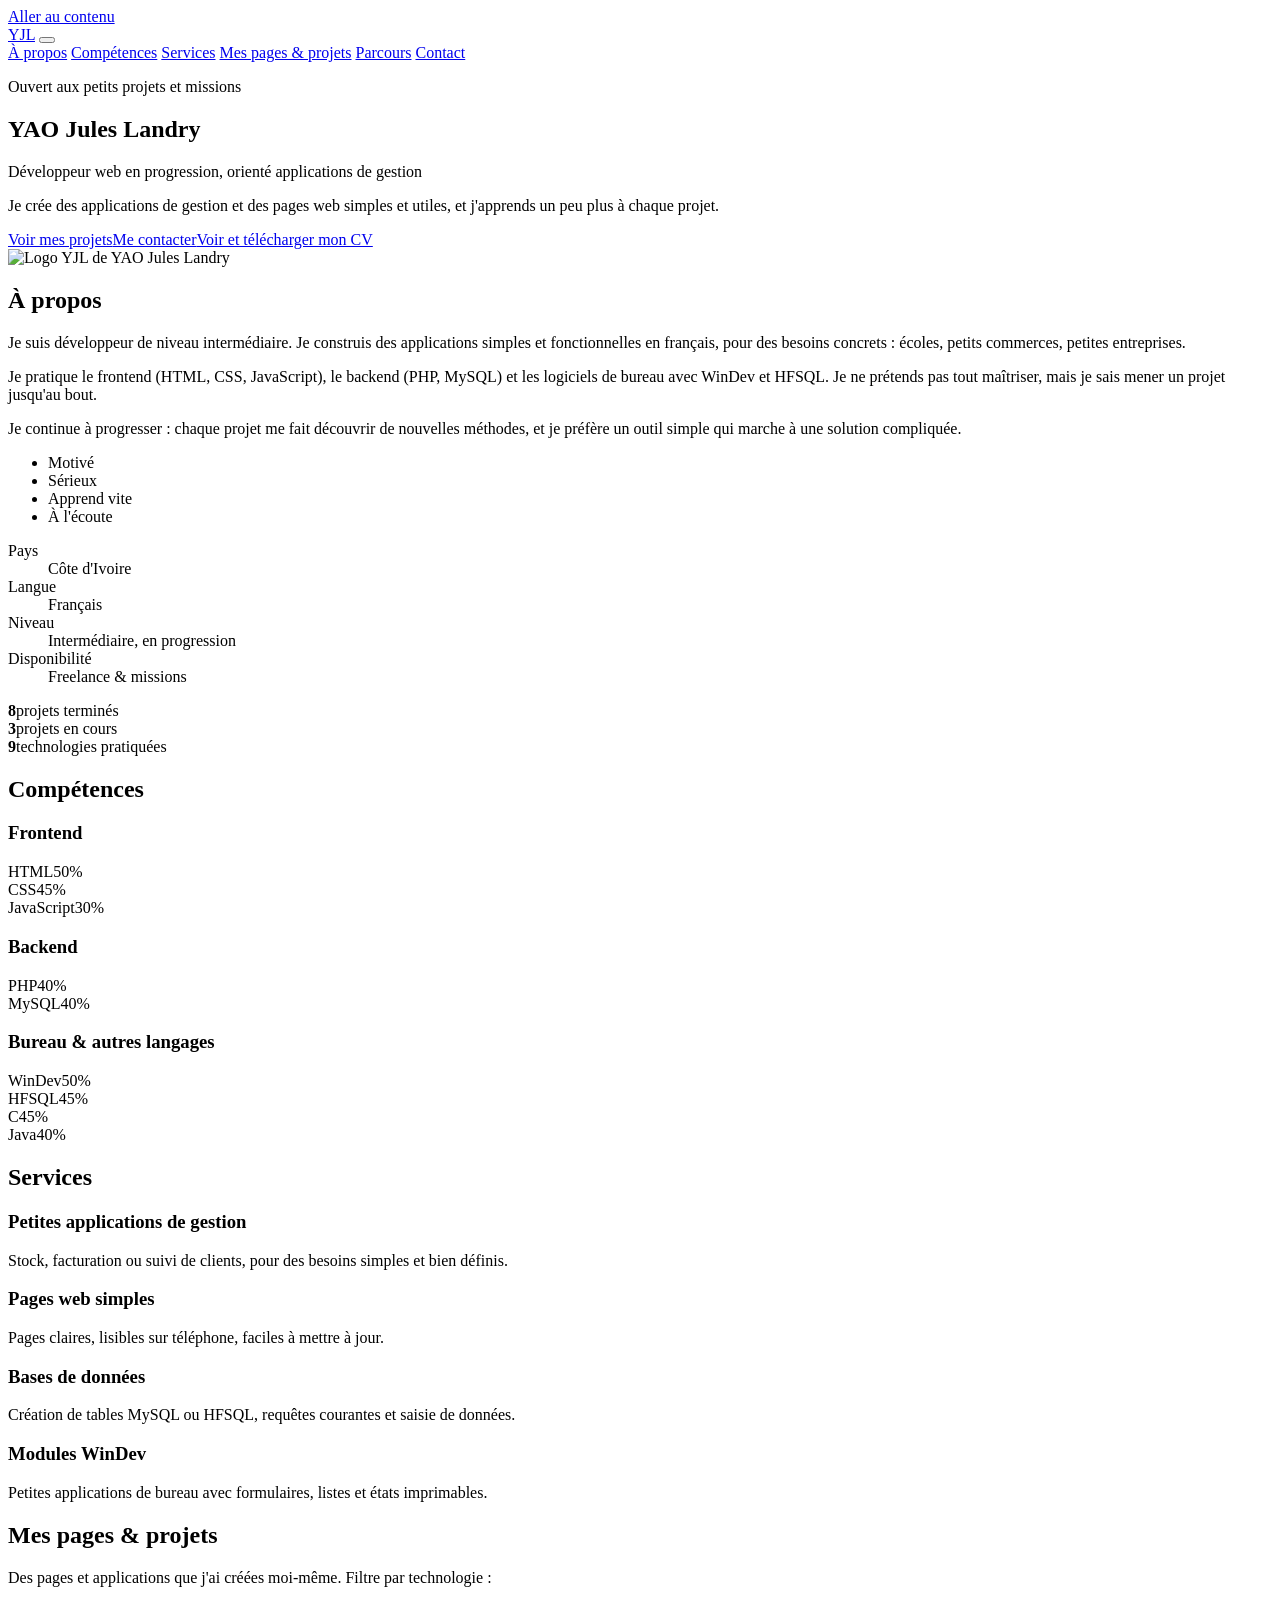
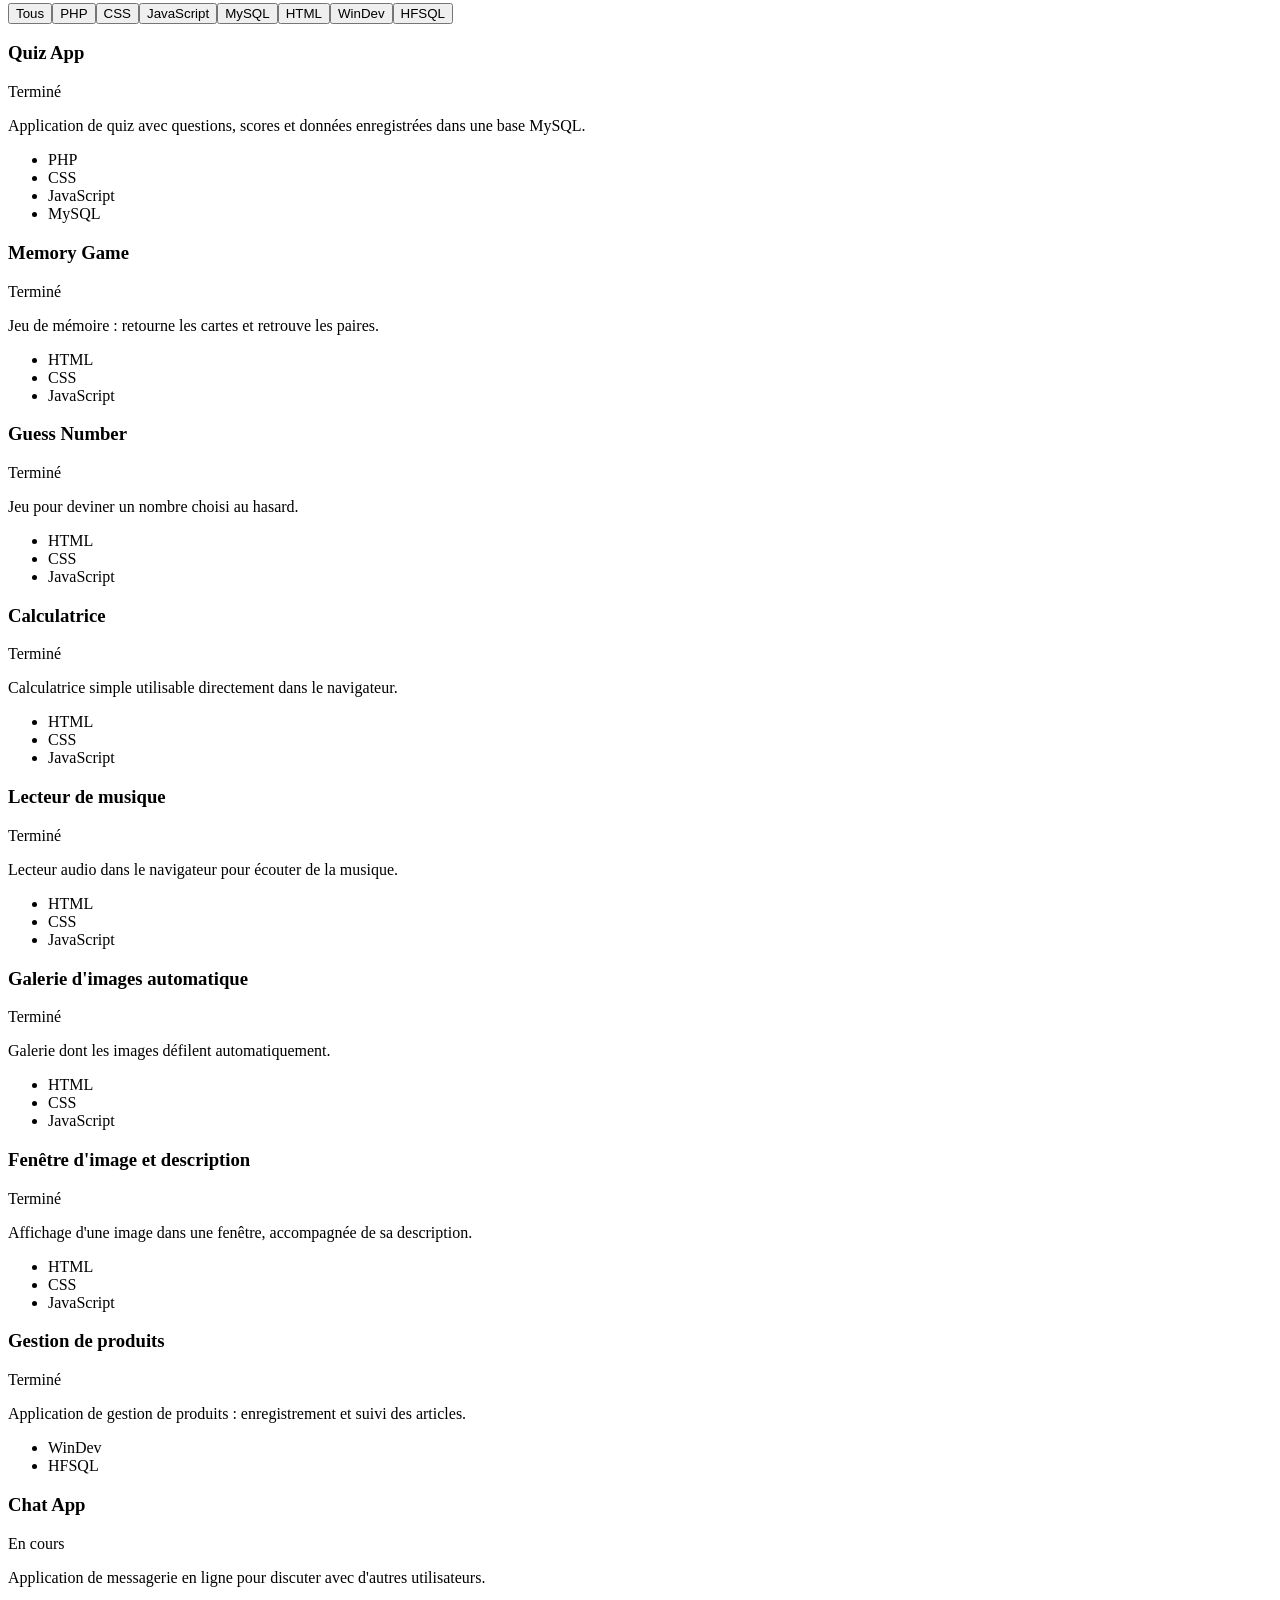
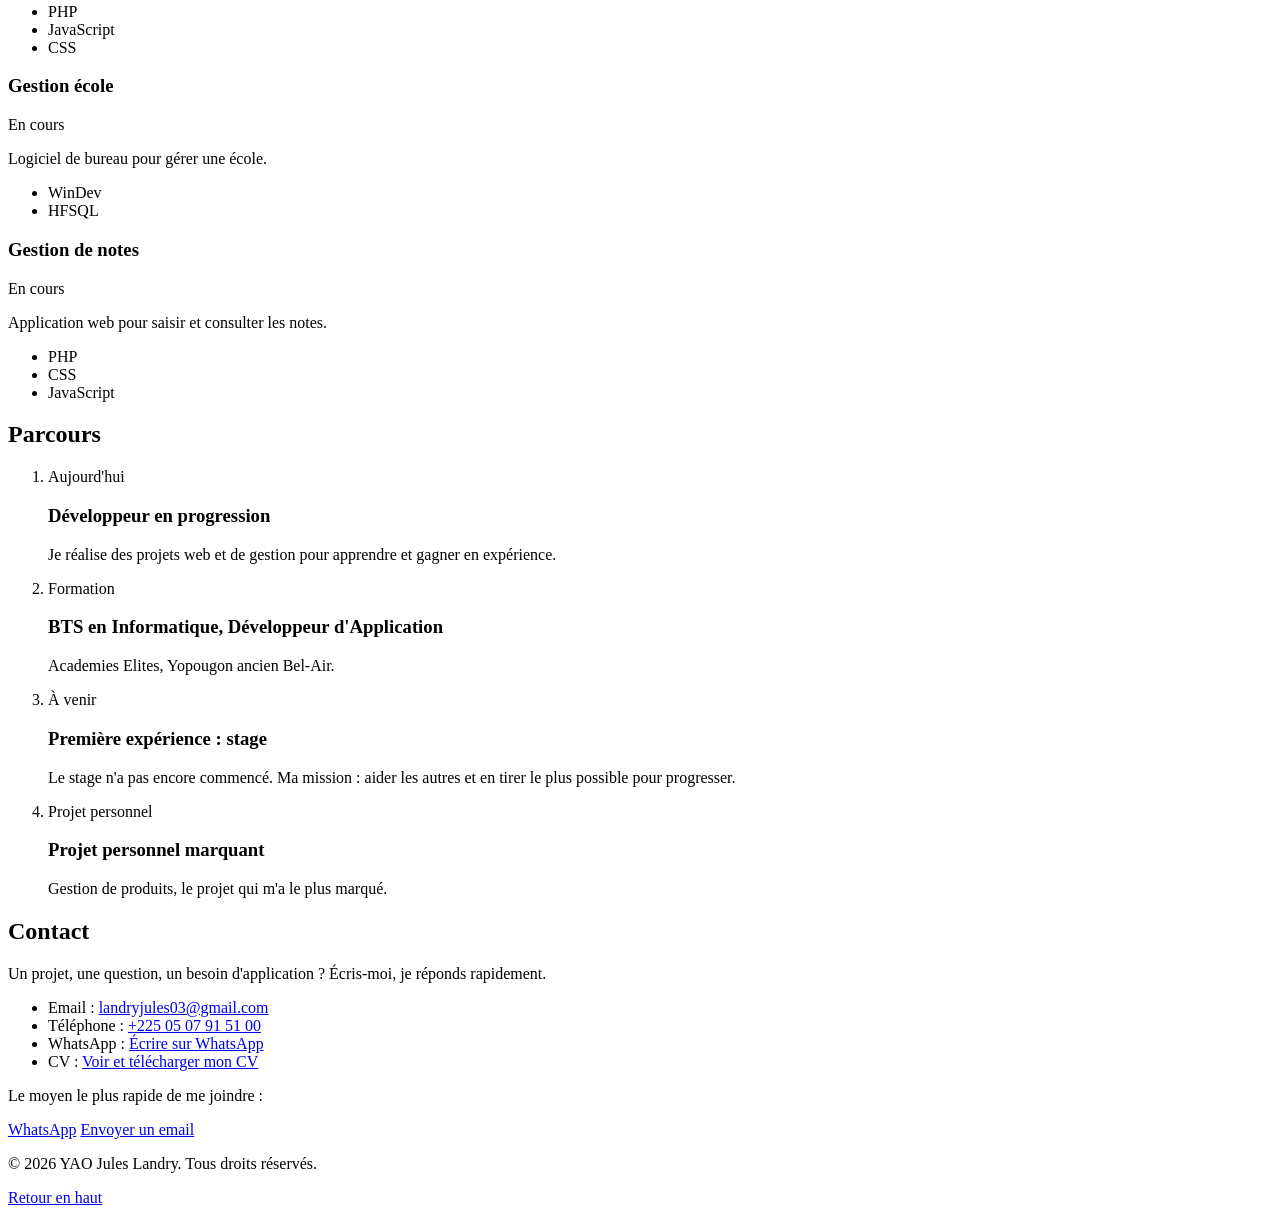
==== index.html @ 6d97ecf9 "Add files via upload" ====
<!DOCTYPE html>
<html lang="fr"><head><meta charset="UTF-8"><meta name="viewport" content="width=device-width, initial-scale=1">
<title>YAO Jules Landry | Portfolio</title>
<meta name="description" content="Je crée des applications de gestion et des pages web simples et utiles.">
<link rel="preconnect" href="https://fonts.googleapis.com"><link rel="preconnect" href="https://fonts.gstatic.com" crossorigin>
<link href="https://fonts.googleapis.com/css2?family=Bricolage+Grotesque:wght@500;700;800&family=Figtree:wght@400;500;600&display=swap" rel="stylesheet">
<link rel="stylesheet" href="css/style.css"></head><body>
<a class="lien-evitement" href="#contenu">Aller au contenu</a>
<header class="entete"><a class="logo" href="#accueil" aria-label="Accueil">YJL</a>
<button class="burger" aria-label="Ouvrir le menu" aria-expanded="false" aria-controls="menu"><span></span><span></span><span></span></button>
<nav id="menu" class="menu" aria-label="Navigation principale">
<a href="#apropos">À propos</a>
<a href="#competences">Compétences</a>
<a href="#services">Services</a>
<a href="#projets">Mes pages &amp; projets</a>
<a href="#parcours">Parcours</a>
<a href="#contact">Contact</a>
</nav></header><main id="contenu">
<section id="accueil" class="hero"><div class="hero-texte"><p class="pastille"><span class="point"></span>Ouvert aux petits projets et missions</p>
<h1>YAO Jules Landry</h1><p class="titre">Développeur web en progression, orienté applications de gestion</p>
<p class="accroche">Je crée des applications de gestion et des pages web simples et utiles, et j'apprends un peu plus à chaque projet.</p>
<div class="boutons"><a class="btn btn-plein" href="#projets">Voir mes projets</a><a class="btn btn-contour" href="#contact">Me contacter</a><a class="btn btn-contour" href="cv.html">Voir et télécharger mon CV</a></div></div>
<div class="hero-photo"><div class="cadre-photo"><img src="img/logo-yjl.png" alt="Logo YJL de YAO Jules Landry" width="420" height="420"></div></div></section>
<section id="apropos" class="bloc"><h2>À propos</h2><div class="deux-col"><div class="prose">
<p>Je suis développeur de niveau intermédiaire. Je construis des applications simples et fonctionnelles en français, pour des besoins concrets : écoles, petits commerces, petites entreprises.</p>
<p>Je pratique le frontend (HTML, CSS, JavaScript), le backend (PHP, MySQL) et les logiciels de bureau avec WinDev et HFSQL. Je ne prétends pas tout maîtriser, mais je sais mener un projet jusqu&#x27;au bout.</p>
<p>Je continue à progresser : chaque projet me fait découvrir de nouvelles méthodes, et je préfère un outil simple qui marche à une solution compliquée.</p>
<ul class="qualites"><li>Motivé</li><li>Sérieux</li><li>Apprend vite</li><li>À l&#x27;écoute</li></ul></div><div><dl class="infos">
<div><dt>Pays</dt><dd>Côte d&#x27;Ivoire</dd></div>
<div><dt>Langue</dt><dd>Français</dd></div>
<div><dt>Niveau</dt><dd>Intermédiaire, en progression</dd></div>
<div><dt>Disponibilité</dt><dd>Freelance &amp; missions</dd></div>
</dl><div class="chiffres"><div><strong>8</strong><span>projets terminés</span></div><div><strong>3</strong><span>projets en cours</span></div><div><strong>9</strong><span>technologies pratiquées</span></div></div></div></div></section>
<section id="competences" class="bloc"><h2>Compétences</h2><div class="grille-3">
<div class="groupe"><h3>Frontend</h3>
<div class="barre"><div class="barre-ligne"><span>HTML</span><span>50%</span></div><div class="piste" role="progressbar" aria-valuenow="50" aria-valuemin="0" aria-valuemax="100" aria-label="HTML"><div class="rempli" style="--niveau: 50%"></div></div></div>
<div class="barre"><div class="barre-ligne"><span>CSS</span><span>45%</span></div><div class="piste" role="progressbar" aria-valuenow="45" aria-valuemin="0" aria-valuemax="100" aria-label="CSS"><div class="rempli" style="--niveau: 45%"></div></div></div>
<div class="barre"><div class="barre-ligne"><span>JavaScript</span><span>30%</span></div><div class="piste" role="progressbar" aria-valuenow="30" aria-valuemin="0" aria-valuemax="100" aria-label="JavaScript"><div class="rempli" style="--niveau: 30%"></div></div></div>
</div>
<div class="groupe"><h3>Backend</h3>
<div class="barre"><div class="barre-ligne"><span>PHP</span><span>40%</span></div><div class="piste" role="progressbar" aria-valuenow="40" aria-valuemin="0" aria-valuemax="100" aria-label="PHP"><div class="rempli" style="--niveau: 40%"></div></div></div>
<div class="barre"><div class="barre-ligne"><span>MySQL</span><span>40%</span></div><div class="piste" role="progressbar" aria-valuenow="40" aria-valuemin="0" aria-valuemax="100" aria-label="MySQL"><div class="rempli" style="--niveau: 40%"></div></div></div>
</div>
<div class="groupe"><h3>Bureau &amp; autres langages</h3>
<div class="barre"><div class="barre-ligne"><span>WinDev</span><span>50%</span></div><div class="piste" role="progressbar" aria-valuenow="50" aria-valuemin="0" aria-valuemax="100" aria-label="WinDev"><div class="rempli" style="--niveau: 50%"></div></div></div>
<div class="barre"><div class="barre-ligne"><span>HFSQL</span><span>45%</span></div><div class="piste" role="progressbar" aria-valuenow="45" aria-valuemin="0" aria-valuemax="100" aria-label="HFSQL"><div class="rempli" style="--niveau: 45%"></div></div></div>
<div class="barre"><div class="barre-ligne"><span>C</span><span>45%</span></div><div class="piste" role="progressbar" aria-valuenow="45" aria-valuemin="0" aria-valuemax="100" aria-label="C"><div class="rempli" style="--niveau: 45%"></div></div></div>
<div class="barre"><div class="barre-ligne"><span>Java</span><span>40%</span></div><div class="piste" role="progressbar" aria-valuenow="40" aria-valuemin="0" aria-valuemax="100" aria-label="Java"><div class="rempli" style="--niveau: 40%"></div></div></div>
</div>
</div></section><section id="services" class="bloc"><h2>Services</h2><div class="grille-2">
<article class="service"><h3>Petites applications de gestion</h3><p>Stock, facturation ou suivi de clients, pour des besoins simples et bien définis.</p></article>
<article class="service"><h3>Pages web simples</h3><p>Pages claires, lisibles sur téléphone, faciles à mettre à jour.</p></article>
<article class="service"><h3>Bases de données</h3><p>Création de tables MySQL ou HFSQL, requêtes courantes et saisie de données.</p></article>
<article class="service"><h3>Modules WinDev</h3><p>Petites applications de bureau avec formulaires, listes et états imprimables.</p></article>
</div></section><section id="projets" class="bloc"><h2>Mes pages &amp; projets</h2><p class="intro">Des pages et applications que j'ai créées moi-même. Filtre par technologie :</p><div class="filtres" role="group" aria-label="Filtrer les projets"><button class="filtre actif" data-filtre="tous">Tous</button><button class="filtre" data-filtre="PHP">PHP</button><button class="filtre" data-filtre="CSS">CSS</button><button class="filtre" data-filtre="JavaScript">JavaScript</button><button class="filtre" data-filtre="MySQL">MySQL</button><button class="filtre" data-filtre="HTML">HTML</button><button class="filtre" data-filtre="WinDev">WinDev</button><button class="filtre" data-filtre="HFSQL">HFSQL</button></div><div class="grille-2" id="liste-projets">
<article class="projet statut-fini" data-tags="PHP|CSS|JavaScript|MySQL"><div class="projet-haut"><h3>Quiz App</h3><span class="statut">Terminé</span></div><p>Application de quiz avec questions, scores et données enregistrées dans une base MySQL.</p><ul class="tags"><li>PHP</li><li>CSS</li><li>JavaScript</li><li>MySQL</li></ul></article>
<article class="projet statut-fini" data-tags="HTML|CSS|JavaScript"><div class="projet-haut"><h3>Memory Game</h3><span class="statut">Terminé</span></div><p>Jeu de mémoire : retourne les cartes et retrouve les paires.</p><ul class="tags"><li>HTML</li><li>CSS</li><li>JavaScript</li></ul></article>
<article class="projet statut-fini" data-tags="HTML|CSS|JavaScript"><div class="projet-haut"><h3>Guess Number</h3><span class="statut">Terminé</span></div><p>Jeu pour deviner un nombre choisi au hasard.</p><ul class="tags"><li>HTML</li><li>CSS</li><li>JavaScript</li></ul></article>
<article class="projet statut-fini" data-tags="HTML|CSS|JavaScript"><div class="projet-haut"><h3>Calculatrice</h3><span class="statut">Terminé</span></div><p>Calculatrice simple utilisable directement dans le navigateur.</p><ul class="tags"><li>HTML</li><li>CSS</li><li>JavaScript</li></ul></article>
<article class="projet statut-fini" data-tags="HTML|CSS|JavaScript"><div class="projet-haut"><h3>Lecteur de musique</h3><span class="statut">Terminé</span></div><p>Lecteur audio dans le navigateur pour écouter de la musique.</p><ul class="tags"><li>HTML</li><li>CSS</li><li>JavaScript</li></ul></article>
<article class="projet statut-fini" data-tags="HTML|CSS|JavaScript"><div class="projet-haut"><h3>Galerie d&#x27;images automatique</h3><span class="statut">Terminé</span></div><p>Galerie dont les images défilent automatiquement.</p><ul class="tags"><li>HTML</li><li>CSS</li><li>JavaScript</li></ul></article>
<article class="projet statut-fini" data-tags="HTML|CSS|JavaScript"><div class="projet-haut"><h3>Fenêtre d&#x27;image et description</h3><span class="statut">Terminé</span></div><p>Affichage d&#x27;une image dans une fenêtre, accompagnée de sa description.</p><ul class="tags"><li>HTML</li><li>CSS</li><li>JavaScript</li></ul></article>
<article class="projet statut-fini" data-tags="WinDev|HFSQL"><div class="projet-haut"><h3>Gestion de produits</h3><span class="statut">Terminé</span></div><p>Application de gestion de produits : enregistrement et suivi des articles.</p><ul class="tags"><li>WinDev</li><li>HFSQL</li></ul></article>
<article class="projet statut-cours" data-tags="PHP|JavaScript|CSS"><div class="projet-haut"><h3>Chat App</h3><span class="statut">En cours</span></div><p>Application de messagerie en ligne pour discuter avec d&#x27;autres utilisateurs.</p><ul class="tags"><li>PHP</li><li>JavaScript</li><li>CSS</li></ul></article>
<article class="projet statut-cours" data-tags="WinDev|HFSQL"><div class="projet-haut"><h3>Gestion école</h3><span class="statut">En cours</span></div><p>Logiciel de bureau pour gérer une école.</p><ul class="tags"><li>WinDev</li><li>HFSQL</li></ul></article>
<article class="projet statut-cours" data-tags="PHP|CSS|JavaScript"><div class="projet-haut"><h3>Gestion de notes</h3><span class="statut">En cours</span></div><p>Application web pour saisir et consulter les notes.</p><ul class="tags"><li>PHP</li><li>CSS</li><li>JavaScript</li></ul></article>
</div></section><section id="parcours" class="bloc"><h2>Parcours</h2><ol class="chrono">
<li><span class="date">Aujourd&#x27;hui</span><h3>Développeur en progression</h3><p>Je réalise des projets web et de gestion pour apprendre et gagner en expérience.</p></li>
<li><span class="date">Formation</span><h3>BTS en Informatique, Développeur d&#x27;Application</h3><p>Academies Elites, Yopougon ancien Bel-Air.</p></li>
<li><span class="date">À venir</span><h3>Première expérience : stage</h3><p>Le stage n&#x27;a pas encore commencé. Ma mission : aider les autres et en tirer le plus possible pour progresser.</p></li>
<li><span class="date">Projet personnel</span><h3>Projet personnel marquant</h3><p>Gestion de produits, le projet qui m&#x27;a le plus marqué.</p></li>
</ol></section><section id="contact" class="bloc"><h2>Contact</h2><div class="deux-col"><div class="prose">
<p>Un projet, une question, un besoin d'application ? Écris-moi, je réponds rapidement.</p>
<ul class="coordonnees"><li>Email : <a href="mailto:landryjules03@gmail.com">landryjules03@gmail.com</a></li><li>Téléphone : <a href="tel:+2250507915100">+225 05 07 91 51 00</a></li>
<li>WhatsApp : <a href="https://wa.me/2250507915100" target="_blank" rel="noopener">Écrire sur WhatsApp</a></li><li>CV : <a href="cv.html">Voir et télécharger mon CV</a></li></ul></div>
<div class="note-cv"><p>Le moyen le plus rapide de me joindre :</p><div class="actions-cv">
<a class="btn btn-plein" href="https://wa.me/2250507915100" target="_blank" rel="noopener">WhatsApp</a>
<a class="btn btn-contour" href="mailto:landryjules03@gmail.com?subject=Contact%20depuis%20ton%20portfolio">Envoyer un email</a></div></div></div></section></main>
<footer class="pied"><p>© 2026 YAO Jules Landry. Tous droits réservés.</p><a href="#accueil">Retour en haut</a></footer>
<script src="js/main.js"></script></body></html>
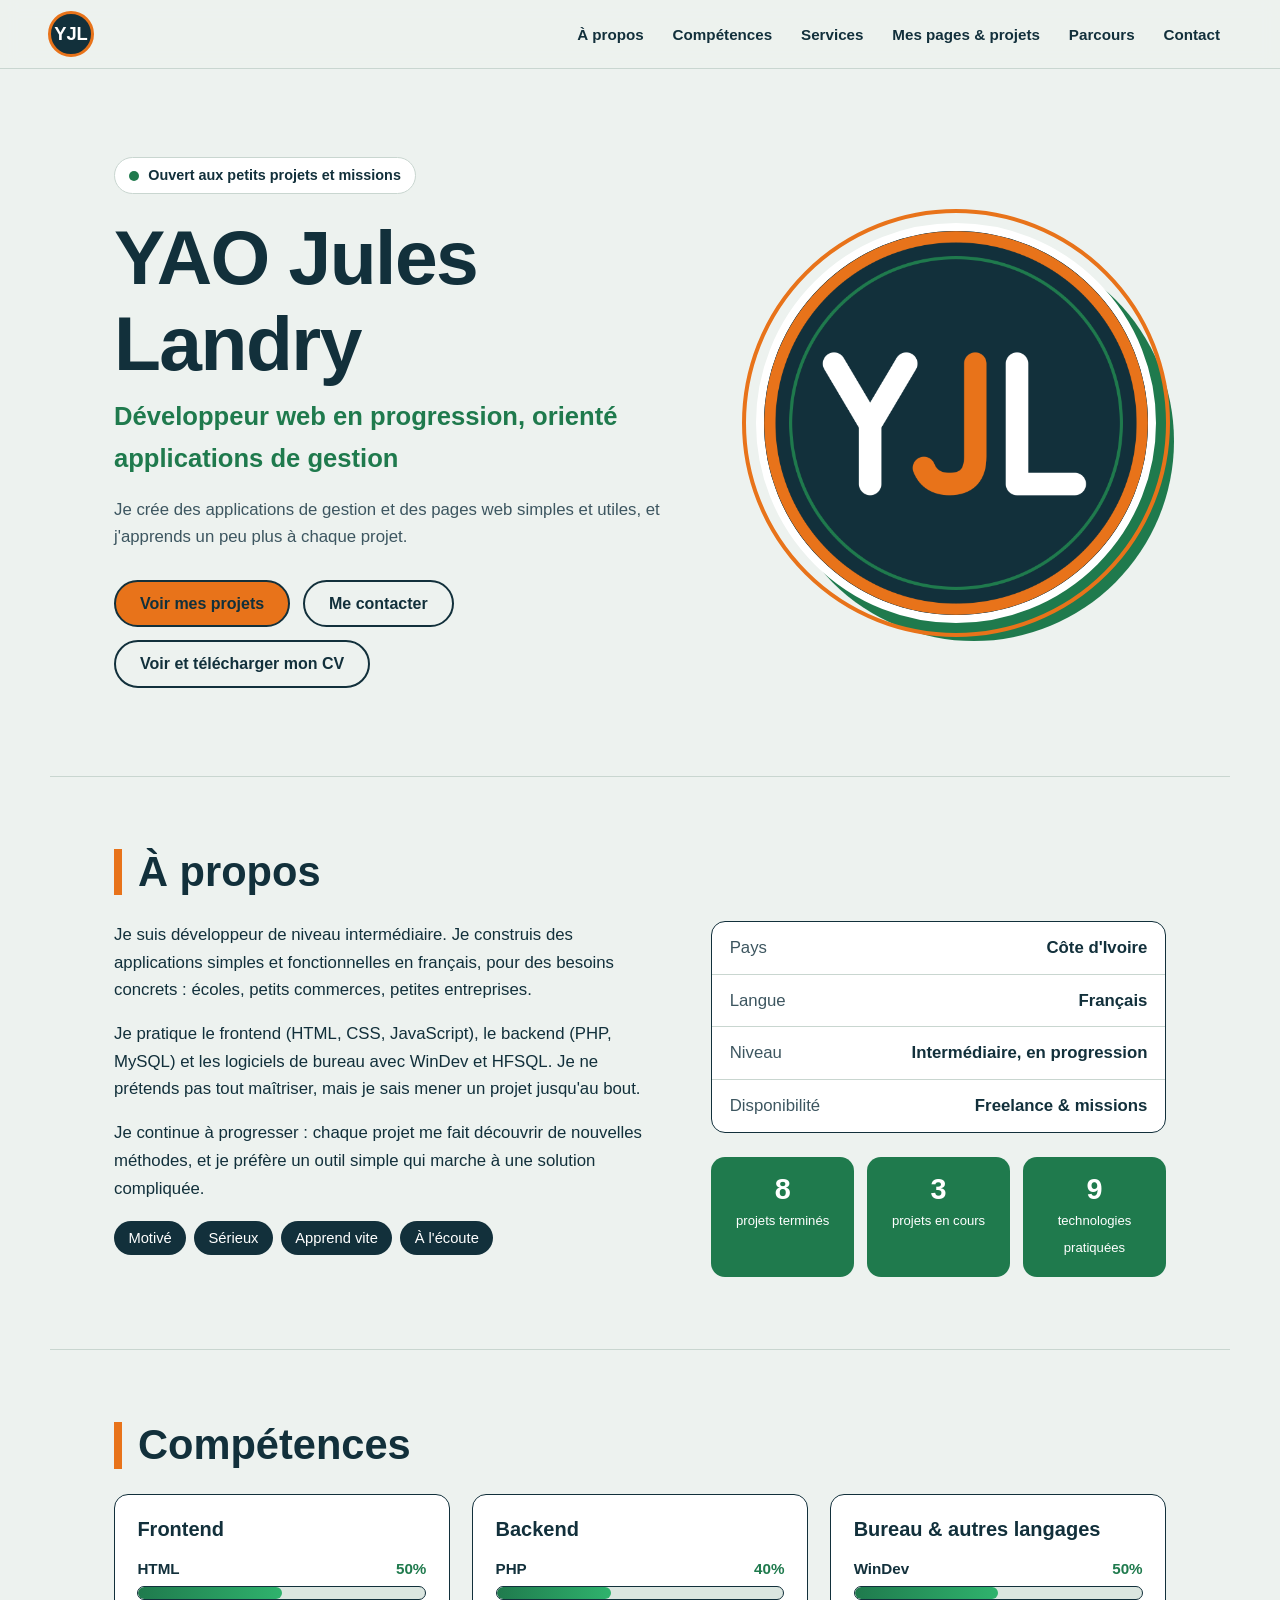
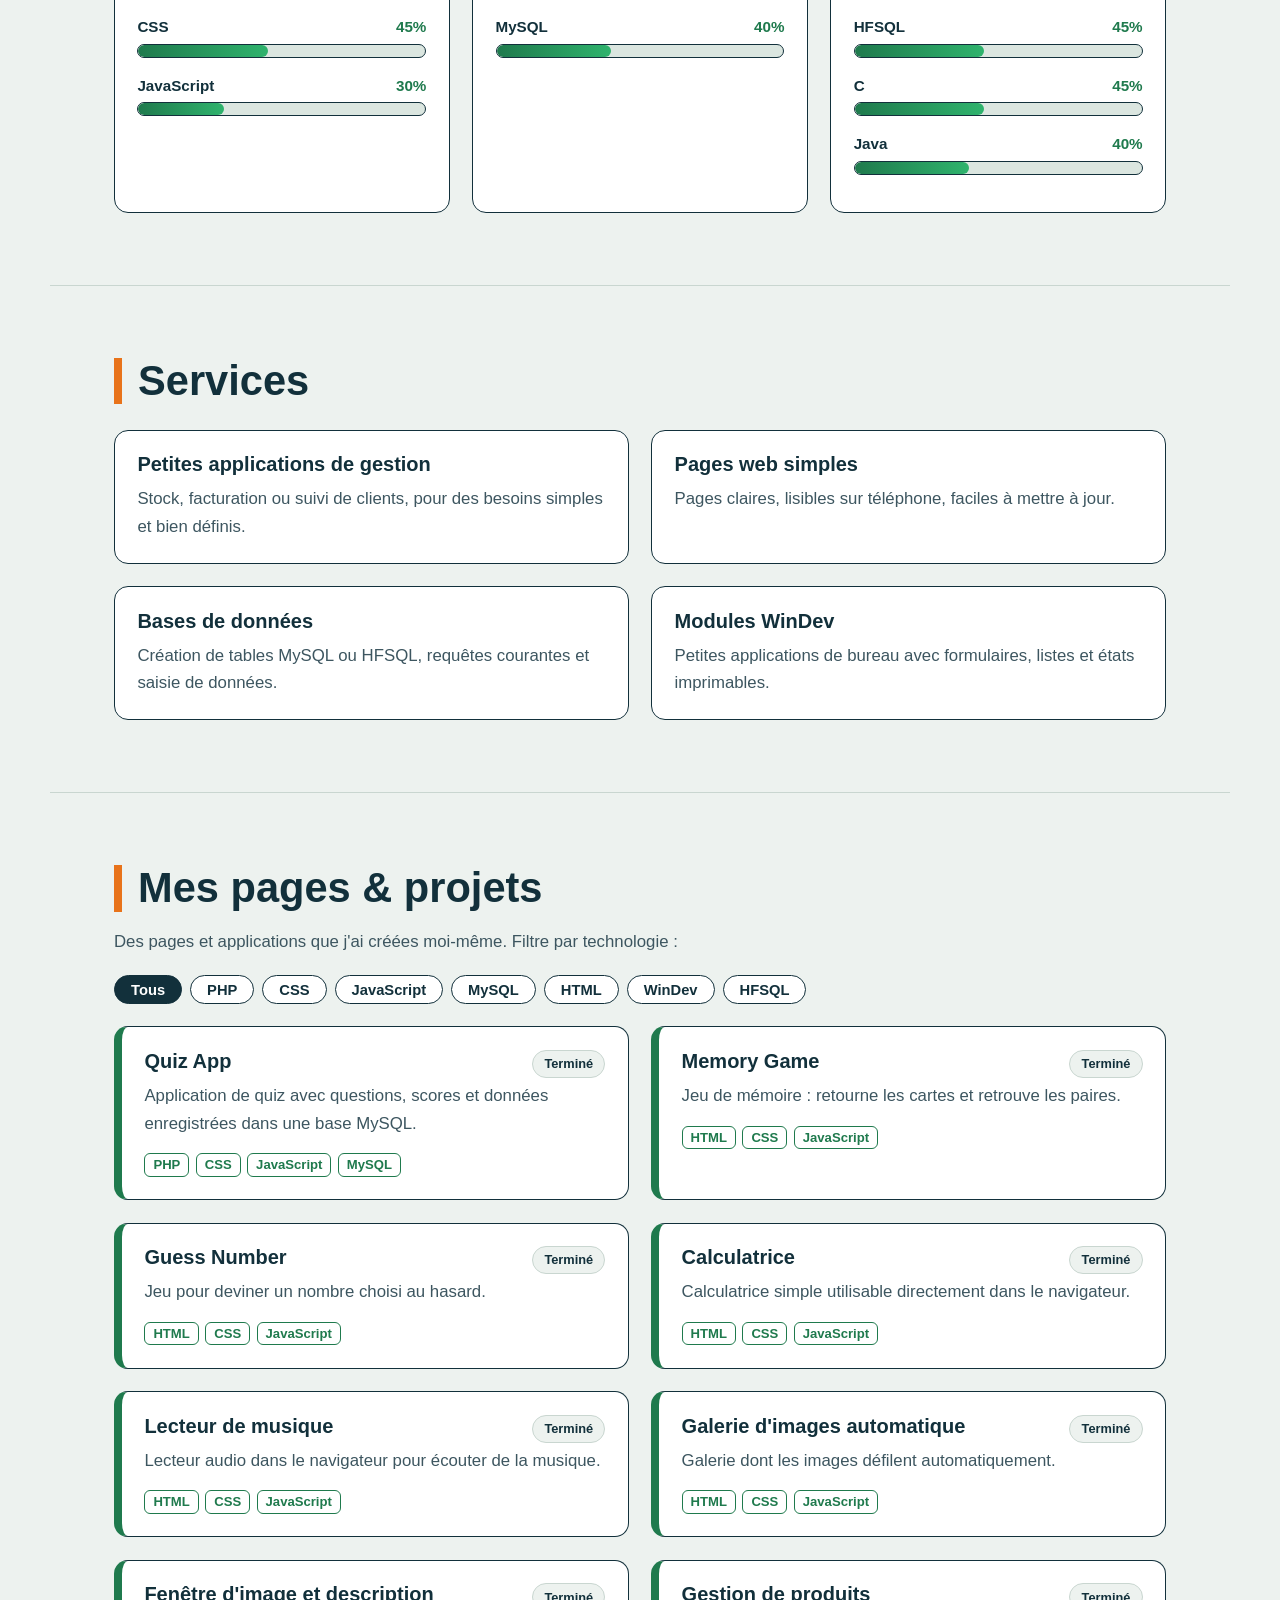
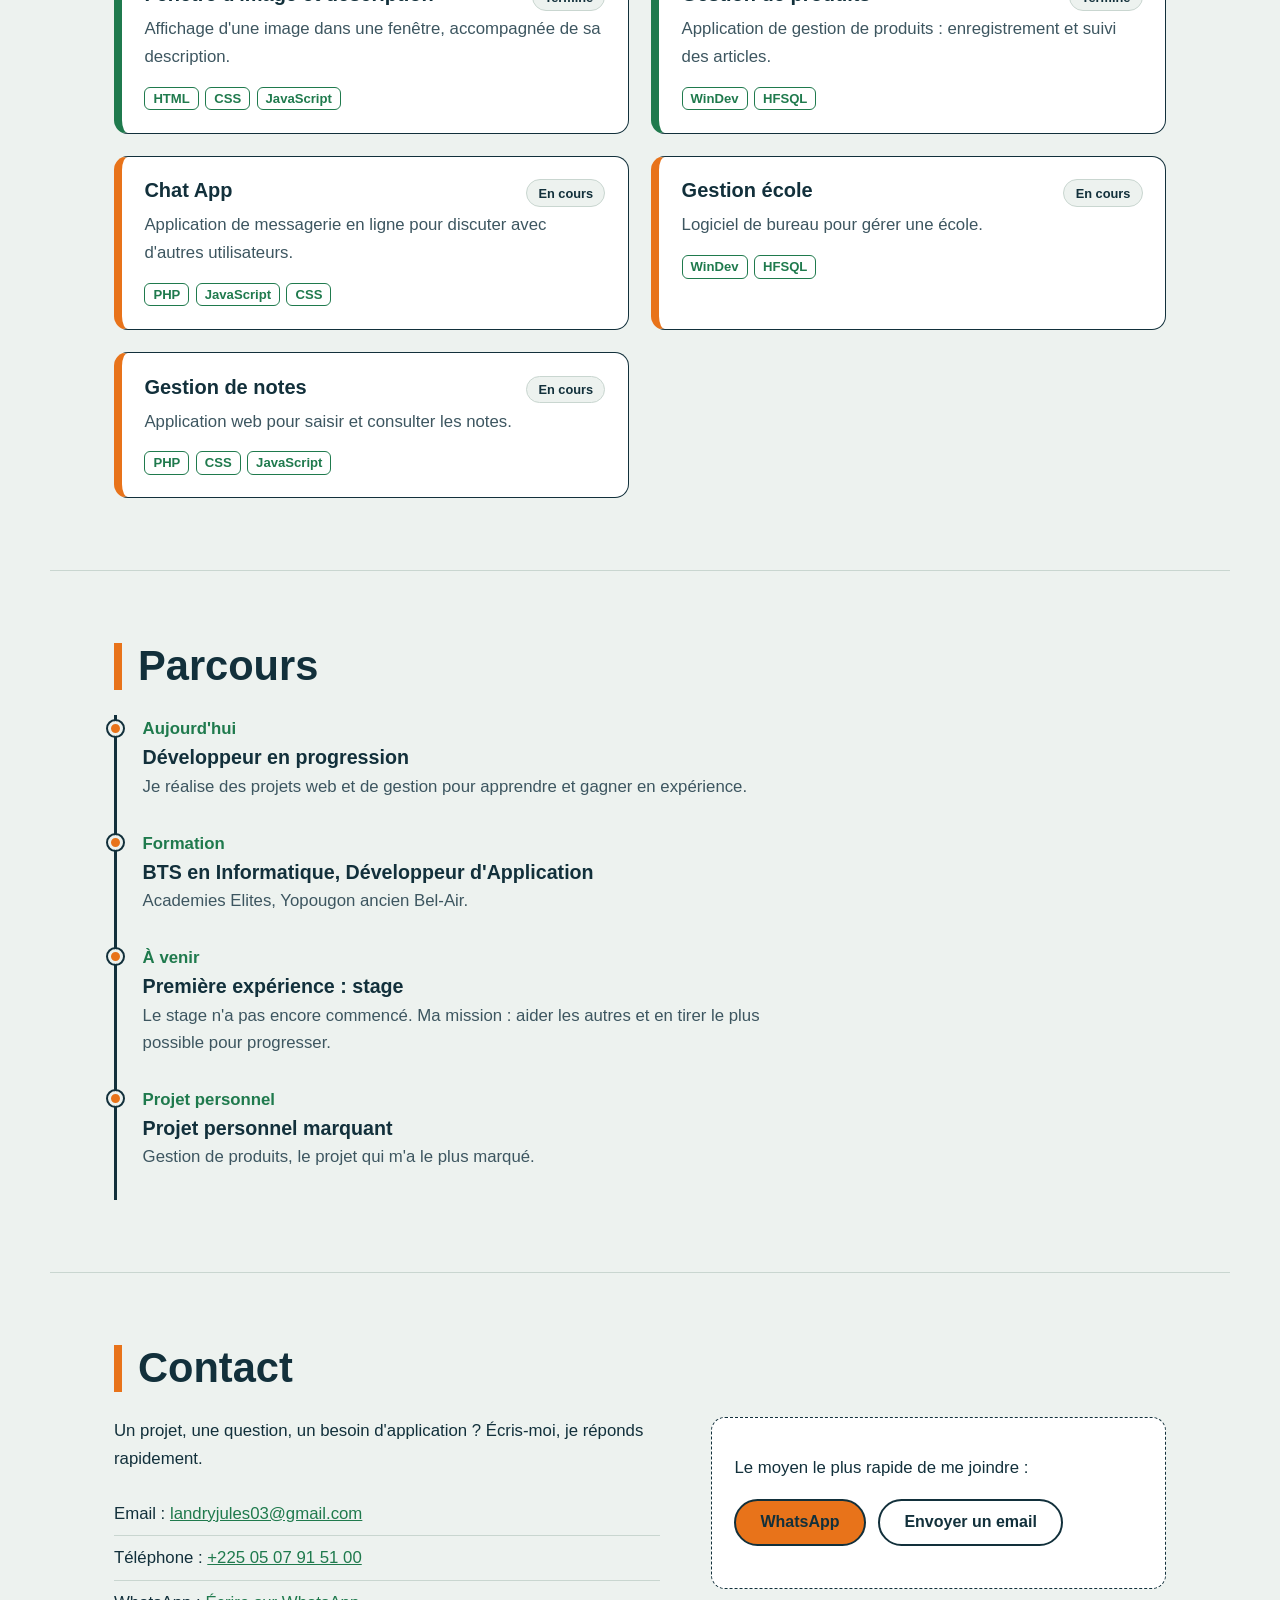
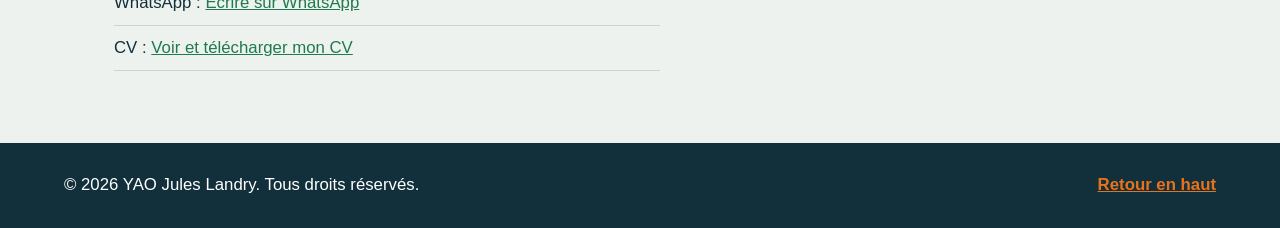
==== commit e369eba0: "Ajout du portfolio (version en ligne + version PHP)" ====
--- a/index.html
+++ b/index.html
@@ -6,7 +6,7 @@
 <link href="https://fonts.googleapis.com/css2?family=Bricolage+Grotesque:wght@500;700;800&family=Figtree:wght@400;500;600&display=swap" rel="stylesheet">
 <link rel="stylesheet" href="css/style.css"></head><body>
 <a class="lien-evitement" href="#contenu">Aller au contenu</a>
-<header class="entete"><a class="logo" href="#accueil" aria-label="Accueil">YJL</a>
+<header class="entete" id="haut"><a class="logo" href="#accueil" aria-label="Accueil">YJL</a>
 <button class="burger" aria-label="Ouvrir le menu" aria-expanded="false" aria-controls="menu"><span></span><span></span><span></span></button>
 <nav id="menu" class="menu" aria-label="Navigation principale">
 <a href="#apropos">À propos</a>
@@ -76,5 +76,5 @@
 <div class="note-cv"><p>Le moyen le plus rapide de me joindre :</p><div class="actions-cv">
 <a class="btn btn-plein" href="https://wa.me/2250507915100" target="_blank" rel="noopener">WhatsApp</a>
 <a class="btn btn-contour" href="mailto:landryjules03@gmail.com?subject=Contact%20depuis%20ton%20portfolio">Envoyer un email</a></div></div></div></section></main>
-<footer class="pied"><p>© 2026 YAO Jules Landry. Tous droits réservés.</p><a href="#accueil">Retour en haut</a></footer>
+<footer class="pied"><p>© 2026 YAO Jules Landry. Tous droits réservés.</p><a href="#haut">Retour en haut</a></footer>
 <script src="js/main.js"></script></body></html>
--- a/css/style.css
+++ b/css/style.css
@@ -0,0 +1,154 @@
+/* ============ VARIABLES : change ici les couleurs, la forme de la photo ============ */
+:root {
+  --encre: #12303b;
+  --fond: #edf2ef;
+  --blanc: #ffffff;
+  --orange: #e8731a;
+  --vert: #1f7a4d;
+  --brume: #c9d6d0;
+  --texte-doux: #3d5660;
+  --forme-photo: 50%;          /* 50% = cercle ; 12% = carré arrondi ; 50% 50% 50% 50% / 60% 60% 40% 40% = arche */
+  --titres: "Bricolage Grotesque", "Trebuchet MS", sans-serif;
+  --corps: "Figtree", "Segoe UI", Arial, sans-serif;
+}
+
+*, *::before, *::after { box-sizing: border-box; }
+html { scroll-behavior: smooth; scroll-padding-top: 76px; }
+body { margin: 0; background: var(--fond); color: var(--encre); font-family: var(--corps); font-size: 1.05rem; line-height: 1.65; }
+img { max-width: 100%; display: block; }
+a { color: var(--vert); }
+h1, h2, h3 { font-family: var(--titres); line-height: 1.12; margin: 0; }
+:focus-visible { outline: 3px solid var(--orange); outline-offset: 3px; }
+
+.lien-evitement { position: absolute; left: -999px; top: 8px; background: var(--encre); color: #fff; padding: .6rem 1rem; z-index: 100; border-radius: 6px; }
+.lien-evitement:focus { left: 8px; }
+
+/* ============ En-tête ============ */
+.entete { position: sticky; top: 0; z-index: 50; display: flex; align-items: center; justify-content: space-between; gap: 1rem;
+  padding: .7rem clamp(1rem, 4vw, 3rem); background: rgba(237, 242, 239, .94); backdrop-filter: blur(8px); border-bottom: 1.5px solid var(--brume); }
+.logo { font-family: var(--titres); font-weight: 800; font-size: 1.15rem; text-decoration: none; color: var(--blanc); background: var(--encre);
+  width: 46px; height: 46px; display: grid; place-items: center; border-radius: 50%; border: 3px solid var(--orange); }
+.menu { display: flex; gap: .3rem; flex-wrap: wrap; justify-content: flex-end; }
+.menu a { text-decoration: none; color: var(--encre); font-weight: 600; font-size: .95rem; padding: .4rem .75rem; border-radius: 999px; }
+.menu a:hover { background: var(--encre); color: var(--blanc); }
+.burger { display: none; background: none; border: 1.5px solid var(--encre); border-radius: 10px; width: 46px; height: 42px; cursor: pointer; padding: 0 10px; flex-direction: column; justify-content: center; gap: 5px; }
+.burger span { display: block; height: 2.5px; background: var(--encre); border-radius: 2px; }
+
+/* ============ Accueil ============ */
+main > section { padding-inline: clamp(1rem, 5vw, 4rem); }
+.hero { display: grid; grid-template-columns: 1.15fr .85fr; gap: clamp(1.5rem, 5vw, 4rem); align-items: center; max-width: 1180px; margin: 0 auto; padding-block: clamp(2.5rem, 7vw, 5.5rem); }
+.pastille { display: inline-flex; align-items: center; gap: .55rem; margin: 0 0 1.2rem; padding: .35rem .9rem; background: var(--blanc); border: 1.5px solid var(--brume); border-radius: 999px; font-size: .9rem; font-weight: 600; }
+.point { width: 10px; height: 10px; border-radius: 50%; background: var(--vert); }
+.hero h1 { font-size: clamp(2.5rem, 7vw, 4.8rem); font-weight: 800; letter-spacing: -.02em; }
+.titre { font-family: var(--titres); font-size: clamp(1.15rem, 2.4vw, 1.6rem); font-weight: 700; color: var(--vert); margin: .6rem 0 1rem; }
+.accroche { max-width: 34em; color: var(--texte-doux); margin: 0 0 1.8rem; }
+.boutons { display: flex; flex-wrap: wrap; gap: .8rem; }
+.btn { display: inline-block; font: 700 1rem var(--corps); text-decoration: none; padding: .8rem 1.5rem; border-radius: 999px; border: 2px solid var(--encre); cursor: pointer; transition: transform .15s; }
+.btn:hover { transform: translateY(-2px); }
+.btn-plein { background: var(--orange); color: var(--encre); }
+.btn-contour { background: transparent; color: var(--encre); }
+
+/* Cadre photo arrondi (le moment fort de la page) */
+.hero-photo { display: grid; place-items: center; }
+.cadre-photo { position: relative; width: min(100%, 400px); aspect-ratio: 1; border-radius: var(--forme-photo); border: 8px solid var(--blanc);
+  outline: 4px solid var(--orange); outline-offset: 10px; background: var(--brume); overflow: hidden; box-shadow: 18px 18px 0 var(--vert);
+  animation: apparition .9s ease-out both; }
+.cadre-photo img { width: 100%; height: 100%; object-fit: cover; object-position: center top; }
+.initiales { display: none; position: absolute; inset: 0; place-items: center; font: 800 clamp(3.5rem, 12vw, 6rem) var(--titres); color: var(--encre); }
+.cadre-photo.sans-photo .initiales { display: grid; }
+@keyframes apparition { from { opacity: 0; transform: scale(.92) rotate(-3deg); } to { opacity: 1; transform: none; } }
+
+/* ============ Blocs ============ */
+.bloc { max-width: 1180px; margin: 0 auto; padding-block: clamp(2.5rem, 6vw, 4.5rem); border-top: 1.5px solid var(--brume); }
+.bloc h2 { font-size: clamp(1.8rem, 4vw, 2.6rem); margin-bottom: 1.6rem; padding-left: 1rem; border-left: 8px solid var(--orange); }
+.intro { color: var(--texte-doux); margin: -.6rem 0 1.2rem; }
+.deux-col { display: grid; grid-template-columns: 1.2fr 1fr; gap: clamp(1.5rem, 4vw, 3.5rem); align-items: start; }
+.prose p { margin: 0 0 1rem; max-width: 40em; }
+.qualites { list-style: none; display: flex; flex-wrap: wrap; gap: .5rem; padding: 0; margin: 1.2rem 0 0; }
+.qualites li { background: var(--encre); color: var(--blanc); padding: .3rem .9rem; border-radius: 999px; font-size: .92rem; font-weight: 500; }
+.infos { margin: 0 0 1.5rem; border: 1.5px solid var(--encre); border-radius: 14px; background: var(--blanc); }
+.infos div { display: flex; justify-content: space-between; gap: 1rem; padding: .75rem 1.1rem; border-bottom: 1.5px solid var(--brume); }
+.infos div:last-child { border-bottom: 0; }
+.infos dt { color: var(--texte-doux); }
+.infos dd { margin: 0; font-weight: 600; text-align: right; }
+.chiffres { display: grid; grid-template-columns: repeat(3, 1fr); gap: .8rem; }
+.chiffres div { background: var(--vert); color: var(--blanc); border-radius: 14px; padding: 1rem .6rem; text-align: center; }
+.chiffres strong { display: block; font: 800 1.8rem var(--titres); }
+.chiffres span { font-size: .82rem; }
+
+.grille-3 { display: grid; grid-template-columns: repeat(3, 1fr); gap: 1.4rem; }
+.grille-2 { display: grid; grid-template-columns: repeat(2, 1fr); gap: 1.4rem; }
+.groupe, .service, .projet { background: var(--blanc); border: 1.5px solid var(--encre); border-radius: 14px; padding: 1.4rem; }
+.groupe h3, .service h3, .projet h3 { font-size: 1.25rem; margin-bottom: .6rem; }
+.groupe h3 { margin-bottom: 1rem; }
+.service p, .projet p { margin: 0; color: var(--texte-doux); }
+
+.barre { margin-bottom: .9rem; }
+.barre-ligne { display: flex; justify-content: space-between; font-weight: 600; font-size: .95rem; margin-bottom: .3rem; }
+.piste { height: 14px; background: #dbe6e0; border: 1.5px solid var(--encre); border-radius: 999px; overflow: hidden; }
+.rempli { height: 100%; width: var(--niveau, 0%); background: linear-gradient(90deg, #1f7a4d, #2fb36d); border-radius: 999px; animation: remplir 1.2s ease-out both; }
+@keyframes remplir { from { width: 0; } }
+.barre-ligne span:last-child { color: var(--vert); }
+
+/* Projets */
+.filtres { display: flex; flex-wrap: wrap; gap: .5rem; margin-bottom: 1.4rem; }
+.filtre { font: 600 .92rem var(--corps); background: var(--blanc); color: var(--encre); border: 1.5px solid var(--encre); border-radius: 999px; padding: .35rem 1rem; cursor: pointer; }
+.filtre.actif, .filtre:hover { background: var(--encre); color: var(--blanc); }
+.projet { border-left-width: 8px; }
+.projet.statut-fini { border-left-color: var(--vert); }
+.projet.statut-cours { border-left-color: var(--orange); }
+.projet.cache { display: none; }
+.projet-haut { display: flex; justify-content: space-between; align-items: start; gap: .8rem; }
+.statut { flex: none; font-size: .8rem; font-weight: 700; padding: .15rem .7rem; border-radius: 999px; background: var(--fond); border: 1.5px solid var(--brume); }
+.tags { list-style: none; display: flex; flex-wrap: wrap; gap: .4rem; padding: 0; margin: 1rem 0 0; }
+.tags li { font-size: .82rem; font-weight: 600; color: var(--vert); border: 1.5px solid var(--vert); border-radius: 6px; padding: 0 .5rem; }
+.lien { display: inline-block; margin-top: 1rem; font-weight: 700; }
+
+/* Parcours : vraie chronologie */
+.chrono { list-style: none; margin: 0; padding: 0 0 0 1.6rem; border-left: 3px solid var(--encre); }
+.chrono li { position: relative; padding-bottom: 1.8rem; }
+.chrono li::before { content: ""; position: absolute; left: calc(-1.6rem - 9px); top: .35rem; width: 15px; height: 15px; background: var(--orange); border: 3px solid var(--fond); border-radius: 50%; outline: 2px solid var(--encre); }
+.date { display: inline-block; font-weight: 700; color: var(--vert); margin-bottom: .2rem; }
+.chrono p { margin: .3rem 0 0; color: var(--texte-doux); max-width: 40em; }
+
+/* Contact */
+.coordonnees { list-style: none; padding: 0; margin: 1.2rem 0 0; }
+.coordonnees li { padding: .5rem 0; border-bottom: 1.5px solid var(--brume); }
+form { display: grid; gap: 1rem; background: var(--blanc); border: 1.5px solid var(--encre); border-radius: 14px; padding: 1.5rem; }
+form label { display: grid; gap: .3rem; font-weight: 600; font-size: .95rem; }
+input, textarea { font: 400 1rem var(--corps); color: var(--encre); padding: .7rem .9rem; border: 1.5px solid var(--encre); border-radius: 10px; background: var(--fond); width: 100%; }
+textarea { resize: vertical; }
+.piege { position: absolute; left: -9999px; }
+.retour { margin: 0; font-weight: 600; min-height: 1.5em; }
+.retour.ok { color: var(--vert); }
+.retour.erreur { color: #b3261e; }
+
+.pied { display: flex; justify-content: space-between; flex-wrap: wrap; gap: .8rem; padding: 1.8rem clamp(1rem, 5vw, 4rem); background: var(--encre); color: var(--blanc); }
+.pied p { margin: 0; }
+.pied a { color: var(--orange); font-weight: 600; }
+
+/* ============ Mobile ============ */
+@media (max-width: 860px) {
+  .burger { display: flex; }
+  .menu { display: none; position: absolute; top: 100%; left: 0; right: 0; flex-direction: column; background: var(--fond); padding: .8rem 1rem 1.2rem; border-bottom: 1.5px solid var(--brume); }
+  .menu.ouvert { display: flex; }
+  .hero, .deux-col, .grille-3, .grille-2 { grid-template-columns: 1fr; }
+  .hero-photo { order: -1; }
+  .cadre-photo { width: min(78%, 320px); box-shadow: 12px 12px 0 var(--vert); }
+}
+@media (prefers-reduced-motion: reduce) {
+  html { scroll-behavior: auto; }
+  .cadre-photo { animation: none; }
+  .rempli { animation: none; }
+  .btn { transition: none; }
+}
+
+
+/* Page cv.php : affichage du CV */
+.apercu-cv { width: 100%; height: 80vh; min-height: 480px; border: 1.5px solid var(--encre); border-radius: 14px; background: #fff; }
+.actions-cv { display: flex; flex-wrap: wrap; gap: .8rem; margin: 0 0 1.4rem; }
+.note-cv { background: var(--blanc); border: 1.5px dashed var(--encre); border-radius: 14px; padding: 1.2rem 1.4rem; }
+
+/* Le logo YJL remplit exactement le cadre arrondi */
+.cadre-photo { background: var(--encre); }
+.cadre-photo img { transform: scale(1.07); object-position: center; }
